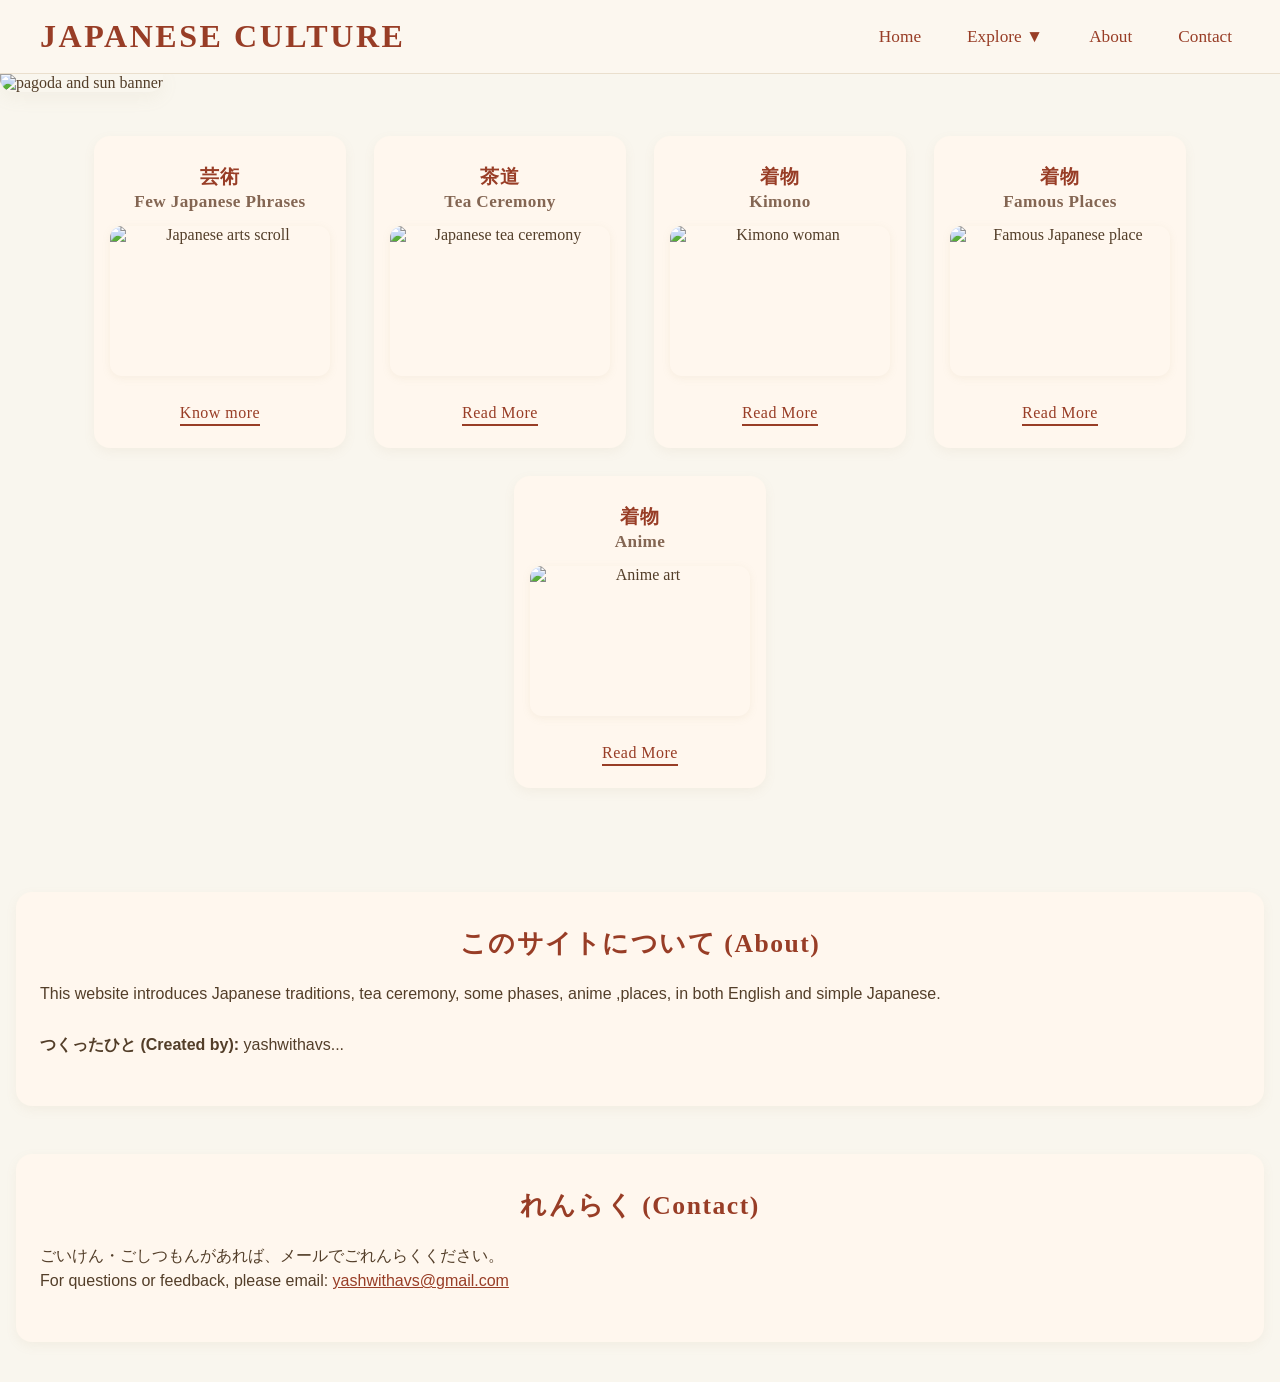
==== index.html @ 457bfd10 "Add files via upload" ====
<!DOCTYPE html>
<html lang="en">
<head>
  <meta charset="UTF-8">
  <title>Japanese Culture</title>
  <meta name="viewport" content="width=device-width, initial-scale=1">
  <style>
    :root {
      --bg: #f9f6ee;
      --paper: #fcf7ef;
      --card: #fff7ee;
      --ink: #533e29;
      --accent: #983d26;
      --muted: #7d6651;
    }

    body {
      margin: 0;
      background: var(--bg);
      color: var(--ink);
      font-family: 'Noto Serif JP', 'Yu Mincho', serif;
    }

    /* Header */
    .site-header {
      background: var(--paper);
      border-bottom: 1px solid #eadfcd;
      position: sticky;
      top: 0;
      z-index: 20;
    }

    .nav-container {
      display: flex;
      align-items: center;
      justify-content: space-between;
      max-width: 1200px;
      margin: 0 auto;
      padding: 18px 22px;
    }
    *{
        scroll-behavior: smooth;
    }
    .brand {
      font-size: 2em;
      color: var(--accent);
      text-decoration: none;
      font-weight: bold;
      letter-spacing: .08em;
      font-family: 'Noto Serif JP', serif;
    }

    nav {
      display: flex;
      align-items: center;
      position: relative;
    }

    .nav-list, .dropdown-menu {
      display: flex;
      align-items: center;
      list-style: none;
      padding: 0;
      margin: 0;
      font-size: 1.08em;
    }

    .nav-list > li {
      margin-left: 30px;
      position: relative;
    }

    .nav-list > li:first-child {
      margin-left: 0;
    }

    .nav-list a, .nav-list button {
      color: var(--accent);
      text-decoration: none;
      background: none;
      border: none;
      cursor: pointer;
      font-size: 1em;
      padding: 2px 8px;
      font-family: inherit;
    }

    .dropdown-menu {
      flex-direction: column;
      position: absolute;
      top: 110%;
      left: 0;
      background: white;
      border-radius: 10px;
      box-shadow: 0 8px 32px rgba(80,70,60,0.13);
      min-width: 170px;
      visibility: hidden;
      opacity: 0;
      transition: 0.2s all;
      z-index: 100;
    }

    .dropdown:hover .dropdown-menu,
    .dropdown:focus-within .dropdown-menu {
      visibility: visible;
      opacity: 1;
    }

    .dropdown-menu a {
      color: var(--ink);
      
      white-space: nowrap;
      border-radius: 7px;
    }

    .dropdown-menu a:hover {
      background: #f9ece3;
      color: var(--accent);
    }

    /* Hamburger */
    .hamburger {
      display: none;
      flex-direction: column;
      justify-content: center;
      gap: 5px;
      width: 34px;
      height: 34px;
      background: none;
      border: none;
      cursor: pointer;
      z-index: 101;
    }
    .hamburger span {
      display: block;
      height: 3px;
      width: 100%;
      background: var(--accent);
      border-radius: 3px;
    }

    /* Mobile Nav */
    .mobile-nav {
      display: none;
      position: fixed;
      top: 0;
      left: 0; right: 0;
      background: var(--paper);
      box-shadow: 0 6px 18px rgba(180,170,140,.13);
      z-index: 202;
      padding: 48px 22px 22px 22px;
      min-height: 100vh;
      animation: slideDown .3s;
    }
    @keyframes slideDown {
      from {opacity: 0; transform: translateY(-40px);}
      to {opacity:1; transform: translateY(0);}
    }
    .mobile-nav ul {
      list-style: none;
      padding: 0; margin: 0;
      display: flex;
      flex-direction: column;
      gap: 20px;
    }
    .mobile-nav a, .mobile-nav button {
      color: var(--accent);
      font-size: 1.25em;
      background: none;
      border: none;
      text-align: left;
      text-decoration: none;
      font-family: inherit;
      cursor: pointer;
    }

    .mobile-dropdown-content {
      max-height: 0;
      overflow: hidden;
      transition: max-height .2s;
      flex-direction: column;
      gap: 8px;
      padding-left: 18px;
    }
    .mobile-dropdown.open .mobile-dropdown-content {
      max-height: 500px;
      margin: 0 0 8px 0;
    }

    /* Hero */
    .hero-img {
      width: 100%;
      max-height: 390px;
      object-fit: cover;
      margin: 0 0 20px 0;
      border-radius: 0 0 14px 14px;
      box-shadow: 0 5px 18px rgba(180,170,140,0.10);
    }

    /* Features */
    .features {
      display: flex;
      justify-content: center;
      flex-wrap: wrap;
      gap: 28px;
      max-width: 1200px;
      margin: 24px auto 0 auto;
      padding: 0 12px 56px 12px;
    }

    .feature {
      background: var(--card);
      border-radius: 16px;
      padding: 28px 16px 22px 16px;
      box-shadow: 0 4px 12px rgba(160,140,100,0.08);
      text-align: center;
      width: 220px;
      transition: transform .15s;
      display: flex;
      flex-direction: column;
      align-items: center;
    }
    .feature:hover {
      transform: translateY(-6px) scale(1.03);
    }
    .feature h2 {
      font-size: 1.18em;
      color: #983d26;
      margin-top: 0;
      margin-bottom: 14px;
      letter-spacing: 0.06em;
      font-family: 'Noto Serif JP', serif;
    }
    .subtitle {
      font-family: serif;
      font-size: 0.91em;
      color: #846653;
      letter-spacing: 0.024em;
    }
    .feature-img {
      width: 100%;
      height: 150px;
      object-fit: cover;
      border-radius: 12px;
      margin-bottom: 16px;
      box-shadow: 0 2px 8px rgba(180,160,120,0.11);
    }
    .read-more {
      margin-top: 12px;
      display: inline-block;
      font-size: 1em;
      color: #983d26;
      text-decoration: none;
      border-bottom: 2px solid #983d26;
      padding-bottom: 2px;
      letter-spacing: 0.03em;
      transition: color .15s;
    }
    .read-more:hover { color: #732919; }

    /* About and Contact sections */
    .about, .contact {
      max-width: 1200px;
      margin: 48px auto 40px auto;
      background: var(--card);
      border-radius: 16px;
      box-shadow: 0 4px 12px rgba(160,140,100,0.08);
      padding: 32px 24px;
      font-family: 'Noto Sans JP', sans-serif;
      color: #533e29;
      line-height: 1.6;
    }
    .about h2, .contact h2 {
      font-family: 'Noto Serif JP', serif;
      font-size: 1.6em;
      color: var(--accent);
      margin-top: 0;
      margin-bottom: 16px;
      letter-spacing: 0.06em;
      text-align: center;
    }

    /* Responsive adjustments */
    @media (max-width: 900px) {
      .features {
        flex-direction: column;
        align-items: center;
      }
      .feature {
        width: 90%;
        margin-bottom: 32px;
      }
      .about, .contact {
        margin: 32px 12px 24px 12px;
        padding: 24px 16px;
      }
    }
    /* Other media queries omitted for brevity, keep existing from original */
  </style>
</head>
<body>
  <header class="site-header">
    <div class="nav-container">
      <a class="brand" href="#">JAPANESE CULTURE</a>
      <nav>
        <ul class="nav-list">
          <li><a href="#">Home</a></li>
          <li class="dropdown">
            <button aria-haspopup="true" aria-expanded="false">Explore ▼</button>
            <ul class="dropdown-menu">
              <li><a href="nihongo.html" target="_blank">Few Japanese Phrases</a></li>
              <li><a href="tea.html" target="_blank">Tea Ceremony</a></li>
              <li><a href="#" target="_blank">Kimono</a></li>
              <li><a href="yumeiplaces.html" target="_blank">Famous Places</a></li>
              <li><a href="anime.html" target="_blank">Anime</a></li>
            </ul>
          </li>
          <li><a href="#about">About</a></li>
          <li><a href="#contact">Contact</a></li>
        </ul>
        <button class="hamburger" id="navToggle" aria-label="Menu" aria-controls="mobileNav" aria-expanded="false">
          <span></span><span></span><span></span>
        </button>
      </nav>
    </div>
    <!-- Mobile Nav -->
    <nav class="mobile-nav" id="mobileNav" aria-label="Mobile Menu" tabindex="-1" style="display: none;">
      <ul>
        <li><a href="#">Home</a></li>
        <li class="mobile-dropdown">
          <button aria-controls="mobileExplore" aria-expanded="false" class="mobile-dropdown-btn">Explore ▼</button>
          <div class="mobile-dropdown-content" id="mobileExplore">
            <a href="nihongo.html" target="_blank">Few Japanese Phrases</a>
            <a href="tea.html" target="_blank">Tea Ceremony</a>
            <a href="#" target="_blank">Kimono</a>
            <a href="yumeiplaces.html" target="_blank">Famous Places</a>
            <a href="anime.html" target="_blank">Anime</a>
          </div>
        </li>
        <li><a href="#about">About</a></li>
        <li><a href="#contact">Contact</a></li>
      </ul>
    </nav>
  </header>
  <!-- Optional hero art / banner -->
  <img class="hero-img pagoda" src="https://i.pinimg.com/1200x/da/37/6b/da376bbd323620af788603d53f13f8a8.jpg" alt="pagoda and sun banner">
  <main>
    <section class="features">
      <div class="feature">
        <h2>芸術<br><span class="subtitle">Few Japanese Phrases</span></h2>
        <img src="https://i.pinimg.com/1200x/31/1c/98/311c9811c23c352ed17ed25ae96b2e29.jpg" alt="Japanese arts scroll" class="feature-img">
        <a href="nihongo.html" target="_blank" class="read-more">Know more</a>
      </div>
      <div class="feature">
        <h2>茶道<br><span class="subtitle">Tea Ceremony</span></h2>
        <img src="https://i.pinimg.com/736x/ad/54/7c/ad547c1fc1849bdf32ca7aff75b556fd.jpg" alt="Japanese tea ceremony" class="feature-img">
        <a href="tea.html" target="_blank" class="read-more">Read More</a>
      </div>
      <div class="feature">
        <h2>着物<br><span class="subtitle">Kimono</span></h2>
        <img src="https://i.pinimg.com/1200x/3a/3c/d9/3a3cd9f43b887a458917f61c49ed0cf9.jpg" alt="Kimono woman" class="feature-img">
        <a href="#" target="_blank" class="read-more">Read More</a>
      </div>
      <div class="feature">
        <h2>着物<br><span class="subtitle">Famous Places</span></h2>
        <img src="https://i.pinimg.com/1200x/0f/07/a6/0f07a6543c95406223aaf6c5b28be6e3.jpg" alt="Famous Japanese place" class="feature-img">
        <a href="yumeiplaces.html" target="_blank" class="read-more">Read More</a>
      </div>
      <div class="feature">
        <h2>着物<br><span class="subtitle">Anime</span></h2>
        <img src="https://i.pinimg.com/1200x/64/61/3e/64613e8d9d8c234ce4265ae13874b08d.jpg" alt="Anime art" class="feature-img">
        <a href="anime.html" target="_blank" class="read-more">Read More</a>
      </div>
    </section>

    <!-- About Section -->
    <section id="about" class="about">
      <h2>このサイトについて (About)</h2>
      <p>
        This website introduces Japanese traditions, tea ceremony, some phases, anime ,places, in both English and simple Japanese. <br><br>
        <strong>つくったひと (Created by):</strong> yashwithavs...
      </p>
    </section>

    <!-- Contact Section -->
    <section id="contact" class="contact">
      <h2>れんらく (Contact)</h2>
      <p>
        ごいけん・ごしつもんがあれば、メールでごれんらくください。<br>
        For questions or feedback, please email: <a href="mailto:your.yashwithavs@gmail.com" style="color:#983d26;">yashwithavs@gmail.com</a>
      </p>
    </section>
  </main>
  <script>
    // Hamburger menu open/close
    const navToggle = document.getElementById('navToggle');
    const mobileNav = document.getElementById('mobileNav');
    navToggle.addEventListener('click', () => {
      const opened = mobileNav.style.display === 'block';
      mobileNav.style.display = opened ? 'none' : 'block';
      navToggle.setAttribute('aria-expanded', String(!opened));
      document.body.style.overflow = opened ? '' : 'hidden';
    });

    // Mobile Explore accordion
    document.querySelectorAll('.mobile-dropdown-btn').forEach(btn => {
      btn.addEventListener('click', function() {
        let content = btn.nextElementSibling;
        let opened = btn.getAttribute('aria-expanded') === 'true';
        btn.setAttribute('aria-expanded', String(!opened));
        btn.parentElement.classList.toggle('open');
      });
    });

    // Close mobile nav on outside click
    document.addEventListener('click', e => {
      if (!mobileNav.contains(e.target) && !navToggle.contains(e.target)) {
        mobileNav.style.display = 'none';
        navToggle.setAttribute('aria-expanded', 'false');
        document.body.style.overflow = '';
      }
    }, true);

    // Keyboard navigation for desktop dropdown
    document.querySelectorAll('.dropdown > button').forEach(btn=>{
      btn.addEventListener('focus', ()=>{
        btn.parentElement.classList.add('focus');
      });
      btn.addEventListener('blur', ()=>{
        btn.parentElement.classList.remove('focus');
      });
    });
  </script>
</body>
</html>
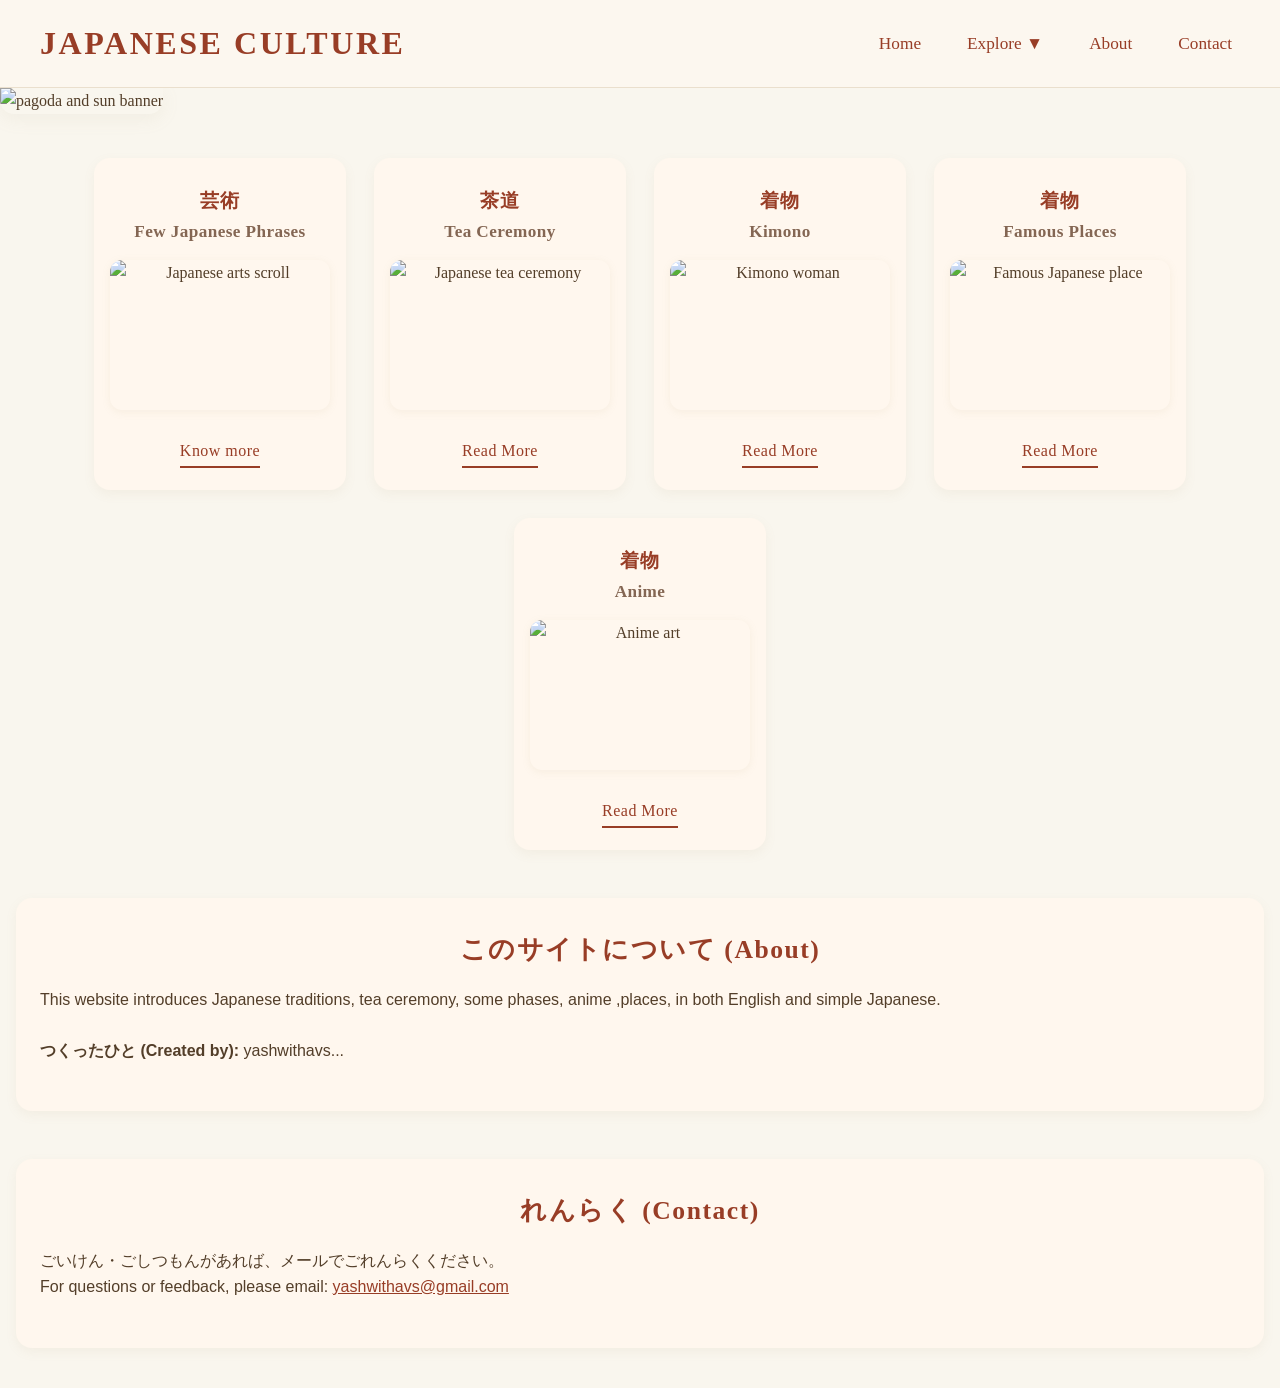
==== commit 86db7892: "index.html" ====
--- a/index.html
+++ b/index.html
@@ -1,9 +1,9 @@
 <!DOCTYPE html>
 <html lang="en">
 <head>
-  <meta charset="UTF-8">
+  <meta charset="UTF-8" />
   <title>Japanese Culture</title>
-  <meta name="viewport" content="width=device-width, initial-scale=1">
+  <meta name="viewport" content="width=device-width, initial-scale=1" />
   <style>
     :root {
       --bg: #f9f6ee;
@@ -19,6 +19,7 @@
       background: var(--bg);
       color: var(--ink);
       font-family: 'Noto Serif JP', 'Yu Mincho', serif;
+      line-height: 1.6;
     }
 
     /* Header */
@@ -38,15 +39,17 @@
       margin: 0 auto;
       padding: 18px 22px;
     }
-    *{
-        scroll-behavior: smooth;
-    }
+
+    * {
+      scroll-behavior: smooth;
+    }
+
     .brand {
       font-size: 2em;
       color: var(--accent);
       text-decoration: none;
       font-weight: bold;
-      letter-spacing: .08em;
+      letter-spacing: 0.08em;
       font-family: 'Noto Serif JP', serif;
     }
 
@@ -56,7 +59,8 @@
       position: relative;
     }
 
-    .nav-list, .dropdown-menu {
+    .nav-list,
+    .dropdown-menu {
       display: flex;
       align-items: center;
       list-style: none;
@@ -74,7 +78,8 @@
       margin-left: 0;
     }
 
-    .nav-list a, .nav-list button {
+    .nav-list a,
+    .nav-list button {
       color: var(--accent);
       text-decoration: none;
       background: none;
@@ -92,7 +97,7 @@
       left: 0;
       background: white;
       border-radius: 10px;
-      box-shadow: 0 8px 32px rgba(80,70,60,0.13);
+      box-shadow: 0 8px 32px rgba(80, 70, 60, 0.13);
       min-width: 170px;
       visibility: hidden;
       opacity: 0;
@@ -108,9 +113,10 @@
 
     .dropdown-menu a {
       color: var(--ink);
-      
       white-space: nowrap;
       border-radius: 7px;
+      padding: 8px 12px;
+      display: block;
     }
 
     .dropdown-menu a:hover {
@@ -131,6 +137,7 @@
       cursor: pointer;
       z-index: 101;
     }
+
     .hamburger span {
       display: block;
       height: 3px;
@@ -144,26 +151,38 @@
       display: none;
       position: fixed;
       top: 0;
-      left: 0; right: 0;
+      left: 0;
+      right: 0;
       background: var(--paper);
-      box-shadow: 0 6px 18px rgba(180,170,140,.13);
+      box-shadow: 0 6px 18px rgba(180, 170, 140, 0.13);
       z-index: 202;
       padding: 48px 22px 22px 22px;
       min-height: 100vh;
-      animation: slideDown .3s;
-    }
+      animation: slideDown 0.3s;
+    }
+
     @keyframes slideDown {
-      from {opacity: 0; transform: translateY(-40px);}
-      to {opacity:1; transform: translateY(0);}
-    }
+      from {
+        opacity: 0;
+        transform: translateY(-40px);
+      }
+      to {
+        opacity: 1;
+        transform: translateY(0);
+      }
+    }
+
     .mobile-nav ul {
       list-style: none;
-      padding: 0; margin: 0;
+      padding: 0;
+      margin: 0;
       display: flex;
       flex-direction: column;
       gap: 20px;
     }
-    .mobile-nav a, .mobile-nav button {
+
+    .mobile-nav a,
+    .mobile-nav button {
       color: var(--accent);
       font-size: 1.25em;
       background: none;
@@ -172,16 +191,19 @@
       text-decoration: none;
       font-family: inherit;
       cursor: pointer;
+      padding: 8px 0;
+      display: block;
     }
 
     .mobile-dropdown-content {
       max-height: 0;
       overflow: hidden;
-      transition: max-height .2s;
+      transition: max-height 0.2s;
       flex-direction: column;
       gap: 8px;
       padding-left: 18px;
     }
+
     .mobile-dropdown.open .mobile-dropdown-content {
       max-height: 500px;
       margin: 0 0 8px 0;
@@ -194,7 +216,7 @@
       object-fit: cover;
       margin: 0 0 20px 0;
       border-radius: 0 0 14px 14px;
-      box-shadow: 0 5px 18px rgba(180,170,140,0.10);
+      box-shadow: 0 5px 18px rgba(180, 170, 140, 0.1);
     }
 
     /* Features */
@@ -204,25 +226,27 @@
       flex-wrap: wrap;
       gap: 28px;
       max-width: 1200px;
-      margin: 24px auto 0 auto;
-      padding: 0 12px 56px 12px;
+      margin: 24px auto 48px auto;
+      padding: 0 12px;
     }
 
     .feature {
       background: var(--card);
       border-radius: 16px;
       padding: 28px 16px 22px 16px;
-      box-shadow: 0 4px 12px rgba(160,140,100,0.08);
+      box-shadow: 0 4px 12px rgba(160, 140, 100, 0.08);
       text-align: center;
       width: 220px;
-      transition: transform .15s;
+      transition: transform 0.15s;
       display: flex;
       flex-direction: column;
       align-items: center;
     }
+
     .feature:hover {
       transform: translateY(-6px) scale(1.03);
     }
+
     .feature h2 {
       font-size: 1.18em;
       color: #983d26;
@@ -231,20 +255,23 @@
       letter-spacing: 0.06em;
       font-family: 'Noto Serif JP', serif;
     }
+
     .subtitle {
       font-family: serif;
       font-size: 0.91em;
       color: #846653;
       letter-spacing: 0.024em;
     }
+
     .feature-img {
       width: 100%;
       height: 150px;
       object-fit: cover;
       border-radius: 12px;
       margin-bottom: 16px;
-      box-shadow: 0 2px 8px rgba(180,160,120,0.11);
-    }
+      box-shadow: 0 2px 8px rgba(180, 160, 120, 0.11);
+    }
+
     .read-more {
       margin-top: 12px;
       display: inline-block;
@@ -254,23 +281,29 @@
       border-bottom: 2px solid #983d26;
       padding-bottom: 2px;
       letter-spacing: 0.03em;
-      transition: color .15s;
-    }
-    .read-more:hover { color: #732919; }
+      transition: color 0.15s;
+    }
+
+    .read-more:hover {
+      color: #732919;
+    }
 
     /* About and Contact sections */
-    .about, .contact {
+    .about,
+    .contact {
       max-width: 1200px;
       margin: 48px auto 40px auto;
       background: var(--card);
       border-radius: 16px;
-      box-shadow: 0 4px 12px rgba(160,140,100,0.08);
+      box-shadow: 0 4px 12px rgba(160, 140, 100, 0.08);
       padding: 32px 24px;
       font-family: 'Noto Sans JP', sans-serif;
       color: #533e29;
       line-height: 1.6;
     }
-    .about h2, .contact h2 {
+
+    .about h2,
+    .contact h2 {
       font-family: 'Noto Serif JP', serif;
       font-size: 1.6em;
       color: var(--accent);
@@ -290,12 +323,22 @@
         width: 90%;
         margin-bottom: 32px;
       }
-      .about, .contact {
+      .about,
+      .contact {
         margin: 32px 12px 24px 12px;
         padding: 24px 16px;
       }
     }
-    /* Other media queries omitted for brevity, keep existing from original */
+
+    /* Hide desktop nav, show hamburger on small screens */
+    @media (max-width: 820px) {
+      .nav-list {
+        display: none;
+      }
+      .hamburger {
+        display: flex;
+      }
+    }
   </style>
 </head>
 <body>
@@ -318,17 +361,34 @@
           <li><a href="#about">About</a></li>
           <li><a href="#contact">Contact</a></li>
         </ul>
-        <button class="hamburger" id="navToggle" aria-label="Menu" aria-controls="mobileNav" aria-expanded="false">
+        <button
+          class="hamburger"
+          id="navToggle"
+          aria-label="Menu"
+          aria-controls="mobileNav"
+          aria-expanded="false"
+        >
           <span></span><span></span><span></span>
         </button>
       </nav>
     </div>
     <!-- Mobile Nav -->
-    <nav class="mobile-nav" id="mobileNav" aria-label="Mobile Menu" tabindex="-1" style="display: none;">
+    <nav
+      class="mobile-nav"
+      id="mobileNav"
+      aria-label="Mobile Menu"
+      tabindex="-1"
+      style="display: none"
+    >
       <ul>
         <li><a href="#">Home</a></li>
         <li class="mobile-dropdown">
-          <button aria-controls="mobileExplore" aria-expanded="false" class="mobile-dropdown-btn">Explore ▼</button>
+          <button
+            aria-controls="mobileExplore"
+            aria-expanded="false"
+            class="mobile-dropdown-btn"
+            >Explore ▼</button
+          >
           <div class="mobile-dropdown-content" id="mobileExplore">
             <a href="nihongo.html" target="_blank">Few Japanese Phrases</a>
             <a href="tea.html" target="_blank">Tea Ceremony</a>
@@ -343,32 +403,58 @@
     </nav>
   </header>
   <!-- Optional hero art / banner -->
-  <img class="hero-img pagoda" src="https://i.pinimg.com/1200x/da/37/6b/da376bbd323620af788603d53f13f8a8.jpg" alt="pagoda and sun banner">
+  <img
+    class="hero-img pagoda"
+    src="https://i.pinimg.com/1200x/da/37/6b/da376bbd323620af788603d53f13f8a8.jpg"
+    alt="pagoda and sun banner"
+  />
   <main>
     <section class="features">
       <div class="feature">
-        <h2>芸術<br><span class="subtitle">Few Japanese Phrases</span></h2>
-        <img src="https://i.pinimg.com/1200x/31/1c/98/311c9811c23c352ed17ed25ae96b2e29.jpg" alt="Japanese arts scroll" class="feature-img">
+        <h2>
+          芸術<br /><span class="subtitle">Few Japanese Phrases</span></h2
+        >
+        <img
+          src="https://i.pinimg.com/1200x/31/1c/98/311c9811c23c352ed17ed25ae96b2e29.jpg"
+          alt="Japanese arts scroll"
+          class="feature-img"
+        />
         <a href="nihongo.html" target="_blank" class="read-more">Know more</a>
       </div>
       <div class="feature">
-        <h2>茶道<br><span class="subtitle">Tea Ceremony</span></h2>
-        <img src="https://i.pinimg.com/736x/ad/54/7c/ad547c1fc1849bdf32ca7aff75b556fd.jpg" alt="Japanese tea ceremony" class="feature-img">
+        <h2>茶道<br /><span class="subtitle">Tea Ceremony</span></h2>
+        <img
+          src="https://i.pinimg.com/736x/ad/54/7c/ad547c1fc1849bdf32ca7aff75b556fd.jpg"
+          alt="Japanese tea ceremony"
+          class="feature-img"
+        />
         <a href="tea.html" target="_blank" class="read-more">Read More</a>
       </div>
       <div class="feature">
-        <h2>着物<br><span class="subtitle">Kimono</span></h2>
-        <img src="https://i.pinimg.com/1200x/3a/3c/d9/3a3cd9f43b887a458917f61c49ed0cf9.jpg" alt="Kimono woman" class="feature-img">
+        <h2>着物<br /><span class="subtitle">Kimono</span></h2>
+        <img
+          src="https://i.pinimg.com/1200x/3a/3c/d9/3a3cd9f43b887a458917f61c49ed0cf9.jpg"
+          alt="Kimono woman"
+          class="feature-img"
+        />
         <a href="#" target="_blank" class="read-more">Read More</a>
       </div>
       <div class="feature">
-        <h2>着物<br><span class="subtitle">Famous Places</span></h2>
-        <img src="https://i.pinimg.com/1200x/0f/07/a6/0f07a6543c95406223aaf6c5b28be6e3.jpg" alt="Famous Japanese place" class="feature-img">
+        <h2>着物<br /><span class="subtitle">Famous Places</span></h2>
+        <img
+          src="https://i.pinimg.com/1200x/0f/07/a6/0f07a6543c95406223aaf6c5b28be6e3.jpg"
+          alt="Famous Japanese place"
+          class="feature-img"
+        />
         <a href="yumeiplaces.html" target="_blank" class="read-more">Read More</a>
       </div>
       <div class="feature">
-        <h2>着物<br><span class="subtitle">Anime</span></h2>
-        <img src="https://i.pinimg.com/1200x/64/61/3e/64613e8d9d8c234ce4265ae13874b08d.jpg" alt="Anime art" class="feature-img">
+        <h2>着物<br /><span class="subtitle">Anime</span></h2>
+        <img
+          src="https://i.pinimg.com/1200x/64/61/3e/64613e8d9d8c234ce4265ae13874b08d.jpg"
+          alt="Anime art"
+          class="feature-img"
+        />
         <a href="anime.html" target="_blank" class="read-more">Read More</a>
       </div>
     </section>
@@ -377,7 +463,8 @@
     <section id="about" class="about">
       <h2>このサイトについて (About)</h2>
       <p>
-        This website introduces Japanese traditions, tea ceremony, some phases, anime ,places, in both English and simple Japanese. <br><br>
+        This website introduces Japanese traditions, tea ceremony, some
+        phases, anime ,places, in both English and simple Japanese. <br /><br />
         <strong>つくったひと (Created by):</strong> yashwithavs...
       </p>
     </section>
@@ -386,48 +473,55 @@
     <section id="contact" class="contact">
       <h2>れんらく (Contact)</h2>
       <p>
-        ごいけん・ごしつもんがあれば、メールでごれんらくください。<br>
-        For questions or feedback, please email: <a href="mailto:your.yashwithavs@gmail.com" style="color:#983d26;">yashwithavs@gmail.com</a>
+        ごいけん・ごしつもんがあれば、メールでごれんらくください。<br />
+        For questions or feedback, please email:
+        <a href="mailto:your.yashwithavs@gmail.com" style="color: #983d26"
+          >yashwithavs@gmail.com</a
+        >
       </p>
     </section>
   </main>
   <script>
     // Hamburger menu open/close
-    const navToggle = document.getElementById('navToggle');
-    const mobileNav = document.getElementById('mobileNav');
-    navToggle.addEventListener('click', () => {
-      const opened = mobileNav.style.display === 'block';
-      mobileNav.style.display = opened ? 'none' : 'block';
-      navToggle.setAttribute('aria-expanded', String(!opened));
-      document.body.style.overflow = opened ? '' : 'hidden';
+    const navToggle = document.getElementById("navToggle");
+    const mobileNav = document.getElementById("mobileNav");
+    navToggle.addEventListener("click", () => {
+      const opened = mobileNav.style.display === "block";
+      mobileNav.style.display = opened ? "none" : "block";
+      navToggle.setAttribute("aria-expanded", String(!opened));
+      document.body.style.overflow = opened ? "" : "hidden";
     });
 
     // Mobile Explore accordion
-    document.querySelectorAll('.mobile-dropdown-btn').forEach(btn => {
-      btn.addEventListener('click', function() {
+    document.querySelectorAll(".mobile-dropdown-btn").forEach((btn) => {
+      btn.addEventListener("click", function () {
         let content = btn.nextElementSibling;
-        let opened = btn.getAttribute('aria-expanded') === 'true';
-        btn.setAttribute('aria-expanded', String(!opened));
-        btn.parentElement.classList.toggle('open');
+        let opened = btn.getAttribute("aria-expanded") === "true";
+        btn.setAttribute("aria-expanded", String(!opened));
+        btn.parentElement.classList.toggle("open");
       });
     });
 
     // Close mobile nav on outside click
-    document.addEventListener('click', e => {
-      if (!mobileNav.contains(e.target) && !navToggle.contains(e.target)) {
-        mobileNav.style.display = 'none';
-        navToggle.setAttribute('aria-expanded', 'false');
-        document.body.style.overflow = '';
-      }
-    }, true);
+    document.addEventListener(
+      "click",
+      (e) => {
+        if (!mobileNav.contains(e.target) && !navToggle.contains(e.target)) {
+          mobileNav.style.display = "none";
+          navToggle.setAttribute("aria-expanded", "false");
+          document.body.style.overflow = "";
+        }
+      },
+      true
+    );
 
     // Keyboard navigation for desktop dropdown
-    document.querySelectorAll('.dropdown > button').forEach(btn=>{
-      btn.addEventListener('focus', ()=>{
-        btn.parentElement.classList.add('focus');
+    document.querySelectorAll(".dropdown > button").forEach((btn) => {
+      btn.addEventListener("focus", () => {
+        btn.parentElement.classList.add("focus");
       });
-      btn.addEventListener('blur', ()=>{
-        btn.parentElement.classList.remove('focus');
+      btn.addEventListener("blur", () => {
+        btn.parentElement.classList.remove("focus");
       });
     });
   </script>
